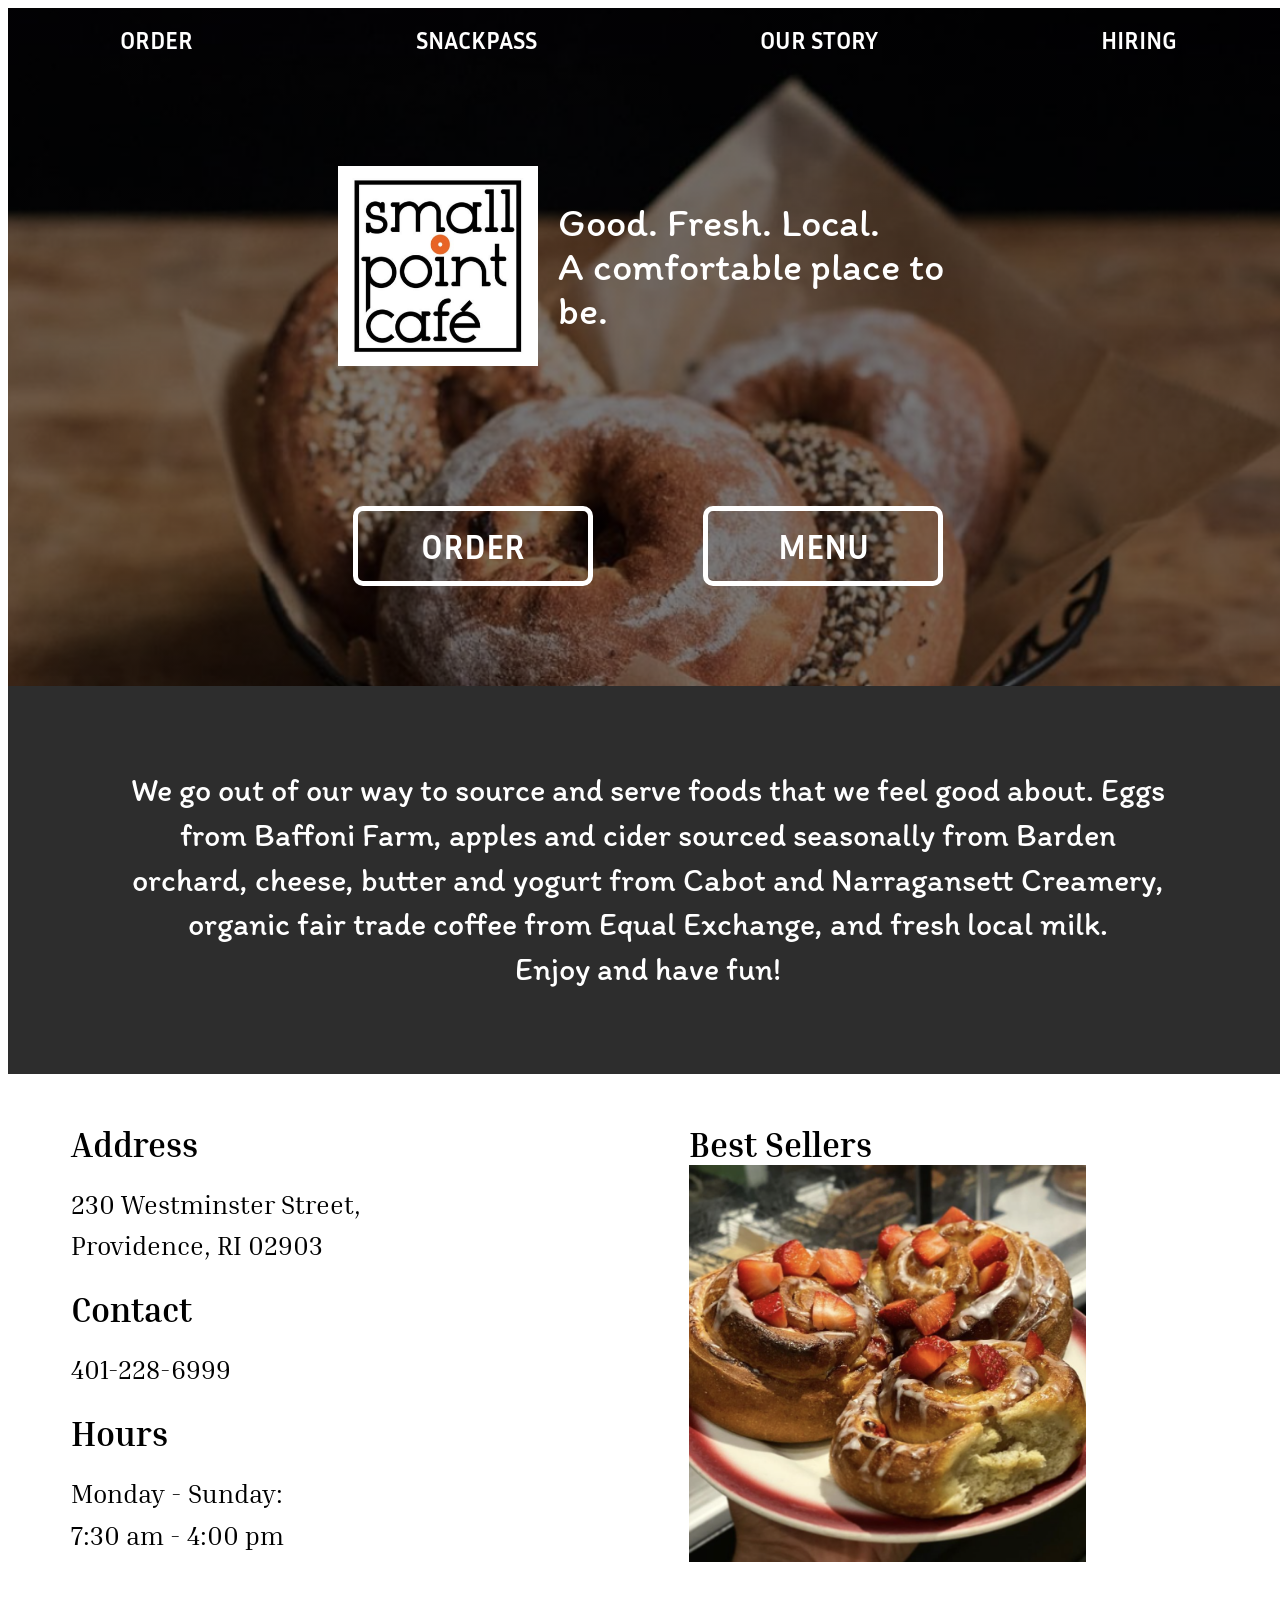
==== index.html @ b1d6aa80 "Rename Contact-us-page-1.html to index.html" ====
<!DOCTYPE html>
<html style="font-size: 16px;" lang="en">
<head>
    <meta name="viewport" content="width=device-width, initial-scale=1.0">
    <meta charset="utf-8">
    <!-- <link rel="stylesheet" href="nicepage.css" media="screen"> -->
    <link rel="stylesheet" href="Contact-us-page-1.css" media="screen">
    <link id="u-theme-google-font" rel="stylesheet" href="https://fonts.googleapis.com/css?family=Open+Sans:300,300i,400,400i,500,500i,600,600i,700,700i,800,800i|Palanquin+Dark:400,500,600,700">
    <link id="u-page-google-font" rel="stylesheet" href="https://fonts.googleapis.com/css?family=Inria+Sans:300,300i,400,400i,700,700i|Itim:400|Inria+Serif:300,300i,400,400i,700,700i">
    
</head>
  <body data-path-to-root="./" data-include-products="false" class="u-body u-xl-mode" data-lang="en">
    <div class="u-section-1" src="">
      <div class="u-list-1">
        <button type="button" class="u-btn-1">ORDER</button>
        <button type="button" class="u-btn-1">SNACKPASS</button>
        <button type="button" class="u-btn-1">OUR STORY</button>
        <button type="button" class="u-btn-1">HIRING</button>
      </div>
      <div class="u-list-2">
          <div class="u-container-layout-1">
            <img class="u-image-1" src="images/icon.png" alt="" data-image-width="300" data-image-height="300">
          </div>
          <div class="u-container-layout-2">
            <p class="u-text-1"> Good. Fresh. Local.<br>A comfortable place to <br>be. </p>
          </div>
      </div>
      <div class="u-list-3">
        <button type="button" class="u-btn-2">ORDER</button>
        <button type="button" class="u-btn-2">MENU</button>
      </div>
    </div>
    <div class="u-section-2">
      <p class="u-text-2"> We go out of our way to source and serve foods that we feel good about. Eggs from Baffoni Farm, apples and cider sourced seasonally from Barden orchard, cheese,&nbsp;butter and yogurt from Cabot and Narragansett Creamery, organic fair trade coffee from Equal Exchange, and fresh local milk​.<br>Enjoy and have fun!</p>
    </div>
    <div class="u-section-3">
      <div class="u-list-4">
        <div class="u-container-layout-2">
          <h4 class="u-text-3"> Address</h4>
          <p class="u-text-4"> 230 Westminster Street,<br>Providence, RI 02903&nbsp;</p>
          <h4 class="u-text-3"> Contact</h4>
          <p class="u-text-4"> 401-228-6999</p>
          <h4 class="u-text-3"> Ho​​urs</h4>
          <p class="u-text-4">Monday - Sunday:<br>7:30 am - 4:00 pm</p>
        </div>
        <div class="u-container-layout-2">
          <h4 class="u-text-3"> Best Se<span style="font-weight: 700;"></span>llers
          </h4>
          <img class="u-image-2" src="images/bread.png" alt="">
        </div>
      </div>
    </div>
    
  
  
</body></html>
---- Contact-us-page-1.css ----
.u-body {
  width: 100%;
  padding: 0;
}

.u-section-1 {
  background-image: linear-gradient(0deg, rgba(0,0,0,0.5), rgba(0,0,0,0.5)), url('images/bg.png');
  background-repeat: no-repeat;
  background-size: cover;
  width: 100%;
  float: left;
  clear: none;
}

.u-section-1 .u-list-1 {
  display: flex;
  justify-content: space-evenly;
}

.u-section-1 .u-btn-1 {
  font-family: "Inria Sans";
  font-weight: 700;
  font-size: 24px;
  margin: 6px auto 0;
  padding: 10px 60px 10px 60px;
  background-color: transparent;
  border-color: transparent;
  color: white;
}

.u-section-1 .u-list-2 {
  height: 400px;
  display: flex;
  justify-content: center;
  align-items: center;
}

.u-section-1 .u-container-layout-1 {
  width: 200px;
  height: 200px;
}

.u-section-1 .u-image-1 {
  width: 200px;
  height: 200px;
  margin: 0 auto;
}

.u-section-1 .u-container-layout-2 {
  margin: 0px 0px 0px 20px;
  width: fit-content;
  height: 200px;
}

.u-section-1 .u-text-1 {
  font-family: Itim;
  font-size: 40px;
  line-height: 44px;
  color: white;
  width: 400px;
  margin: 34px 0px;
}

@media screen and (max-width: 1000px) {
  .u-section-1 .u-list-2 {
    margin-top: 20px;
    flex-direction: column;
  }

  .u-section-1 .u-container-layout-1 {
    width: 150px;
    height: 150px;
  }

  .u-section-1 .u-image-1 {
    width: 150px;
    height: 150px;
  }

  .u-section-1 .u-text-1 {
    text-align: center;
  }

  .u-section-1 .u-btn-1 {
    padding: 10px 40px 10px 40px;
  }
}



.u-section-1 .u-btn-2 {
  border-radius: 10px;
  font-size: 34px;
  font-weight: 700;
  font-family: "Inria Sans";
  border-style: solid;
  margin: 0 auto;
  width: 240px;
  height: 80px;
  background-color: transparent;
  color: white;
  border-color: white;
  border-width: 5px;
}

.u-section-1 .u-list-3 {
  margin: auto;
  padding-top: 40px;
  padding-bottom: 100px;
  width: 700px;
  display: flex;
  justify-content: space-between;
}


.u-section-2 {
  background-color: #2D2D2D;
  float: left;
  clear: none;
  height: fit-content;
}


.u-section-2 .u-text-2 {
  text-align: center;
  padding-top: 50px;
  padding-bottom: 50px;
  font-family: Itim;
  font-size: 32px;
  line-height: 140%;
  background-color: transparent;
  padding-left: 120px;
  padding-right: 120px;
  color: white;
}

.u-section-3 {
  float: left;
  clear: none;
  height: fit-content;
}

.u-section-3 .u-list-4 {
  display: flex;
  justify-content: center;
  padding-top: 50px;
  padding-bottom: 50px;
}

.u-section-3 .u-container-layout-2 {
  padding-left: 4%;
  width: 45%;
  display: flex;
  flex-direction: column;
  justify-content: space-between;
}

.u-section-3 .u-text-3 {
  margin-bottom: 0;
  margin-top: 0;
  font-family: "Inria Serif";
  font-weight: 700;
  font-size: 34px;
}

.u-section-3 .u-text-4 {
  margin-top: 2px;
  margin-right: auto;
  margin-bottom: 6px;
  font-family: "Inria Serif";
  font-size: 26px;
  line-height: 160%;
}

.u-section-3 .u-image-2 {
  width: 70%;
}



/* @media (max-width: 1199px) {
   .u-section-1 {
    min-height: 678px;
  }

  .u-section-1 .u-list-1 {
    margin-right: initial;
    margin-left: initial;
    width: auto;
  }

  .u-section-1 .u-btn-1 {
    border-style: solid;
  }

  .u-section-1 .u-btn-2 {
    border-style: solid;
  }

  .u-section-1 .u-btn-3 {
    border-style: solid;
  }

  .u-section-1 .u-btn-4 {
    border-style: solid;
  }

  .u-section-1 .u-layout-wrap-1 {
    min-height: 302px;
    margin-left: calc(((100% - 940px) / 2)  + 50px);
  }

  .u-section-1 .u-text-1 {
    --animation-custom_in-translate_x: 300px;
    --animation-custom_in-translate_y: 0px;
    --animation-custom_in-opacity: 0;
    --animation-custom_in-rotate: 0deg;
    --animation-custom_in-scale: 0.3;
  }

  .u-section-1 .u-list-2 {
    margin-left: calc(((100% - 940px) / 2)  + 50px);
  }

  .u-section-1 .u-repeater-2 {
    min-height: 97px;
  }
}

@media (max-width: 991px) {
   .u-section-1 {
    min-height: 470px;
  }

  .u-section-1 .u-repeater-1 {
    grid-auto-columns: 50%;
    grid-template-columns: repeat(2, 50%);
    min-height: 400px;
  }

  .u-section-1 .u-layout-wrap-1 {
    width: 720px;
    min-height: 11px;
    margin-left: calc(((100% - 720px) / 2));
  }

  .u-section-1 .u-layout-cell-1 {
    min-height: 293px;
  }

  .u-section-1 .u-layout-cell-2 {
    min-height: 100px;
  }

  .u-section-1 .u-list-2 {
    width: 720px;
    margin-left: calc(((100% - 720px) / 2));
  }

  .u-section-1 .u-repeater-2 {
    grid-auto-columns: calc(100% - 0px);
    grid-template-columns: 100%;
  }
}

@media (max-width: 767px) {
   .u-section-1 {
    min-height: 850px;
  }

  .u-section-1 .u-repeater-1 {
    grid-auto-columns: 100%;
    grid-template-columns: 100%;
  }

  .u-section-1 .u-layout-wrap-1 {
    width: 540px;
    min-height: 245px;
    margin-left: calc(((100% - 540px) / 2));
  }

  .u-section-1 .u-layout-cell-1 {
    min-height: 573px;
  }

  .u-section-1 .u-list-2 {
    width: 540px;
    margin-left: calc(((100% - 540px) / 2));
  }

  .u-section-1 .u-repeater-2 {
    grid-auto-columns: 100%;
  }
}

@media (max-width: 575px) {
   .u-section-1 {
    min-height: 638px;
  }

  .u-section-1 .u-layout-wrap-1 {
    width: 340px;
    min-height: 50px;
    margin-left: calc(((100% - 340px) / 2));
  }

  .u-section-1 .u-layout-cell-1 {
    min-height: 361px;
  }

  .u-section-1 .u-list-2 {
    width: 340px;
    margin-left: calc(((100% - 340px) / 2));
  }
} 

@media (max-width: 1199px) {
  .u-section-2 .u-text-1 {
    margin-right: 0;
    margin-left: 0;
  }
}.u-section-3 .u-sheet-1 {
  min-height: 662px;
}

.u-section-3 .u-layout-wrap-1 {
  margin-top: 23px;
  margin-bottom: 23px;
}

.u-section-3 .u-layout-cell-1 {
  min-height: 512px;
}

.u-section-3 .u-container-layout-1 {
  padding: 30px;
}

.u-section-3 .u-text-1 {
  margin-bottom: 0;
  margin-top: 0;
  font-family: "Inria Serif";
  font-weight: 700;
  font-size: 2.5rem;
}

.u-section-3 .u-text-2 {
  margin-left: 0;
  margin-right: auto;
  margin-bottom: 0;
  font-family: "Inria Serif";
  font-size: 2rem;
}

.u-section-3 .u-text-3 {
  margin-left: 0;
  margin-right: auto;
  margin-bottom: 0;
  font-family: "Inria Serif";
  font-size: 2.5rem;
  font-weight: 700;
}

.u-section-3 .u-text-4 {
  margin-left: 0;
  margin-right: auto;
  margin-bottom: 0;
  font-family: "Inria Serif";
  font-size: 2rem;
}

.u-section-3 .u-text-5 {
  margin-left: 0;
  margin-right: auto;
  margin-bottom: 0;
  font-family: "Inria Serif";
  font-weight: 700;
  font-size: 2.5rem;
}

.u-section-3 .u-text-6 {
  font-family: "Inria Serif";
  font-size: 2rem;
  margin: 20px 0 0;
}

.u-section-3 .u-layout-cell-2 {
  min-height: 560px;
}

.u-section-3 .u-container-layout-2 {
  padding: 30px;
}

.u-section-3 .u-text-7 {
  margin-bottom: 0;
  margin-top: 0;
  font-family: "Inria Serif";
  font-size: 2.5rem;
  font-weight: 700;
}

.u-section-3 .u-image-1 {
  width: 421px;
  height: 421px;
  margin: 31px auto 0 0;
} */

/* @media (max-width: 1199px) {
  .u-section-3 .u-sheet-1 {
    min-height: 368px;
  }

  .u-section-3 .u-layout-cell-1 {
    min-height: 422px;
  }

  .u-section-3 .u-text-7 {
    margin-top: 39px;
  }

  .u-section-3 .u-image-1 {
    width: 410px;
    height: 410px;
  }
}

@media (max-width: 991px) {
  .u-section-3 .u-sheet-1 {
    min-height: 46px;
  }

  .u-section-3 .u-layout-cell-1 {
    min-height: 100px;
  }

  .u-section-3 .u-layout-cell-2 {
    min-height: 662px;
  }

  .u-section-3 .u-image-1 {
    width: 300px;
    height: 300px;
  }
}

@media (max-width: 767px) {
  .u-section-3 .u-sheet-1 {
    min-height: 146px;
  }

  .u-section-3 .u-container-layout-1 {
    padding-left: 10px;
    padding-right: 10px;
  }

  .u-section-3 .u-layout-cell-2 {
    min-height: 399px;
  }

  .u-section-3 .u-container-layout-2 {
    padding-left: 10px;
    padding-right: 10px;
  }
} */
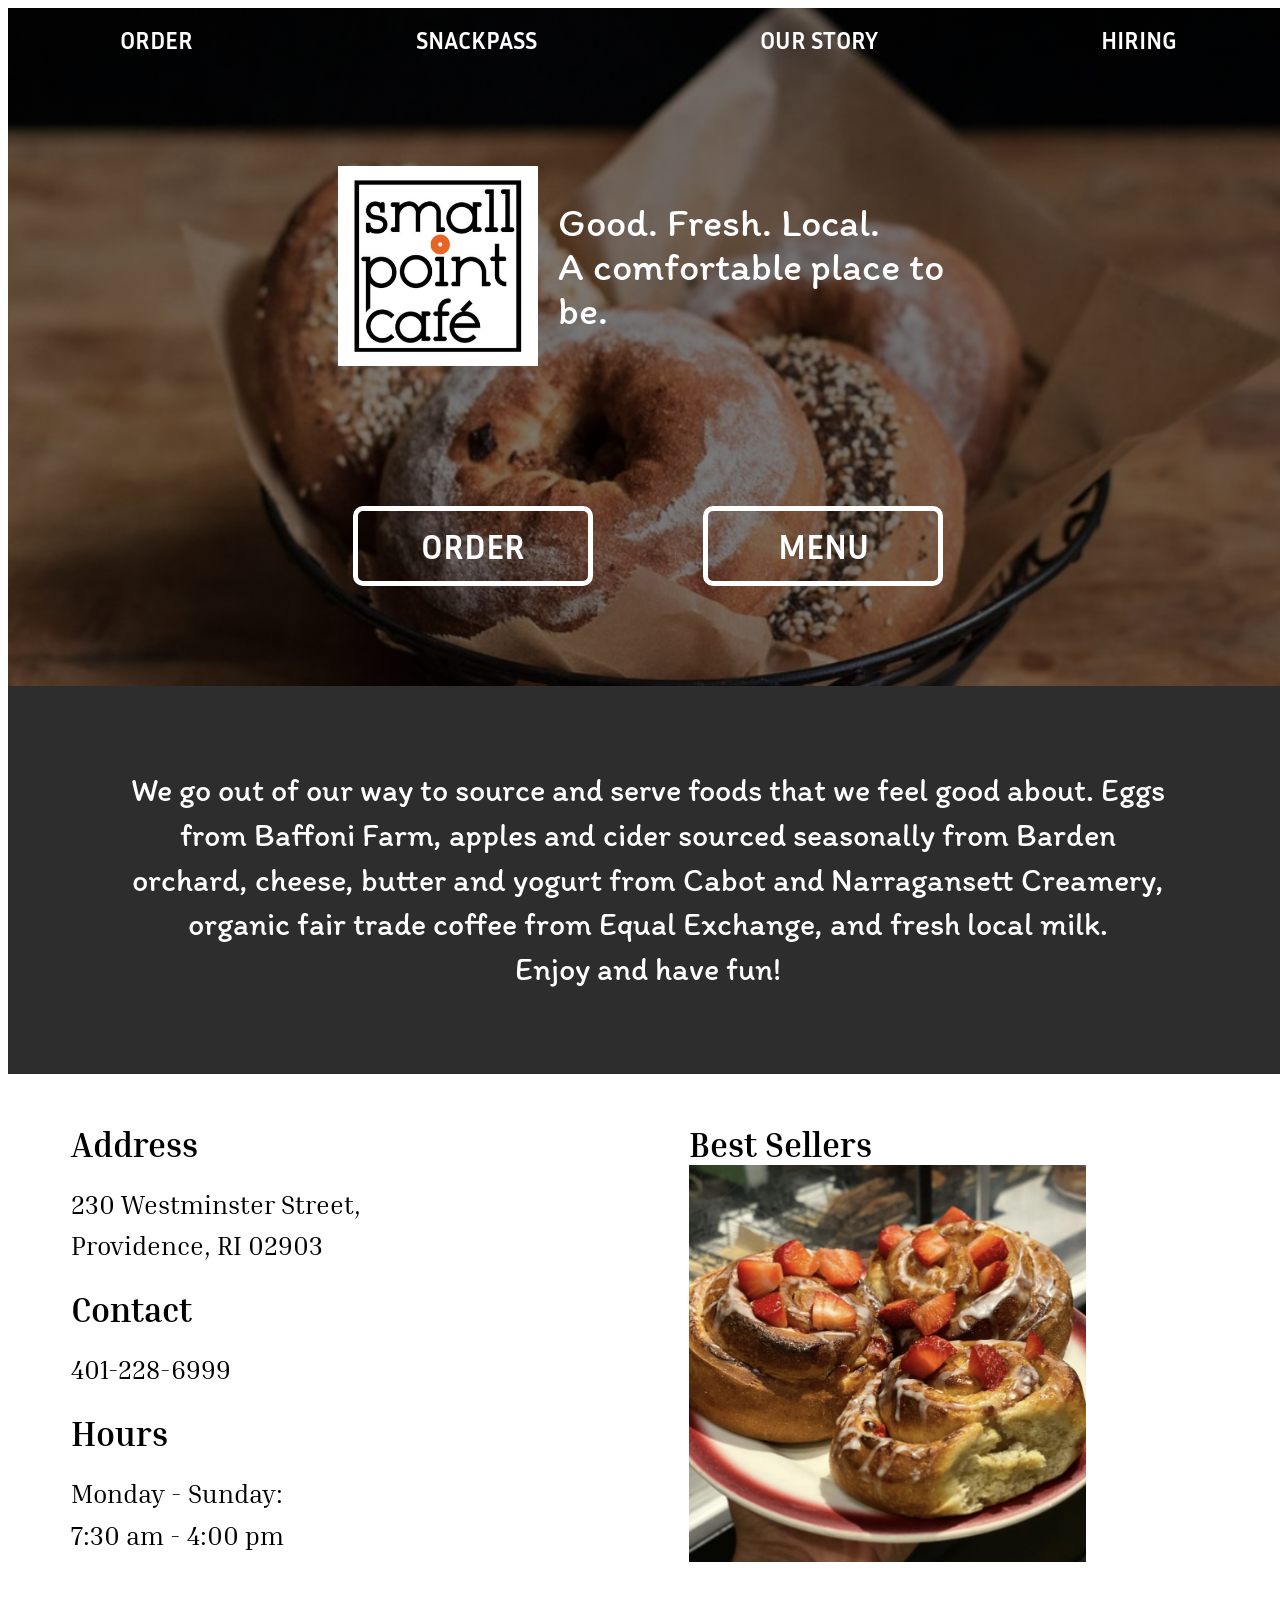
==== commit 1aea3c27: "feat: mobile" ====
--- a/index.html
+++ b/index.html
@@ -53,4 +53,4 @@
     
   
   
-</body></html>
+</body></html>
--- a/Contact-us-page-1.css
+++ b/Contact-us-page-1.css
@@ -7,6 +7,7 @@
   background-image: linear-gradient(0deg, rgba(0,0,0,0.5), rgba(0,0,0,0.5)), url('images/bg.png');
   background-repeat: no-repeat;
   background-size: cover;
+  background-position: center;
   width: 100%;
   float: left;
   clear: none;
@@ -86,7 +87,20 @@
   }
 }
 
-
+@media screen and (max-width: 800px) {
+  .u-section-1 {
+    height: 650px;
+  }
+
+  .u-section-1 .u-text-1 {
+    display: none;
+  }
+
+  .u-section-1 .u-list-2 {
+    margin-top: 60px;
+    height: 200px;
+  }
+}
 
 .u-section-1 .u-btn-2 {
   border-radius: 10px;
@@ -112,6 +126,22 @@
   justify-content: space-between;
 }
 
+@media screen and (max-width: 800px) {
+  .u-section-1 .u-btn-2 {
+    width: 200px;
+    height: 60px;
+    font-size: 30px;
+    border-width: 4px;
+  }
+  .u-section-1 .u-list-3 {
+    flex-direction: column;
+    width: auto;
+    height: 260px;
+    padding-top: 0;
+    padding-bottom: 0;
+    justify-content: space-evenly;
+  }
+}
 
 .u-section-2 {
   background-color: #2D2D2D;
@@ -134,6 +164,13 @@
   color: white;
 }
 
+@media screen and (max-width: 800px) {
+  .u-section-2 .u-text-2 {
+    padding: 30px;
+    font-size: 26px;
+  }
+}
+
 .u-section-3 {
   float: left;
   clear: none;
@@ -176,6 +213,34 @@
   width: 70%;
 }
 
+@media screen and (max-width: 800px) {
+  .u-section-3 .u-list-4 {
+    flex-direction: column;
+    align-content: center;
+  }
+
+  .u-section-3 .u-container-layout-2 {
+    width: 100%;
+    padding: 0px;
+    align-content: center;
+  }
+
+  .u-section-3 .u-text-3 {
+    text-align: center;
+    font-size: 30px;
+  }
+
+  .u-section-3 .u-text-4 {
+    text-align: center;
+    margin-left: auto;
+    font-size: 22px;
+  }
+
+  .u-section-3 .u-image-2 {
+    margin: 0 auto;
+  }
+}
+
 
 
 /* @media (max-width: 1199px) {
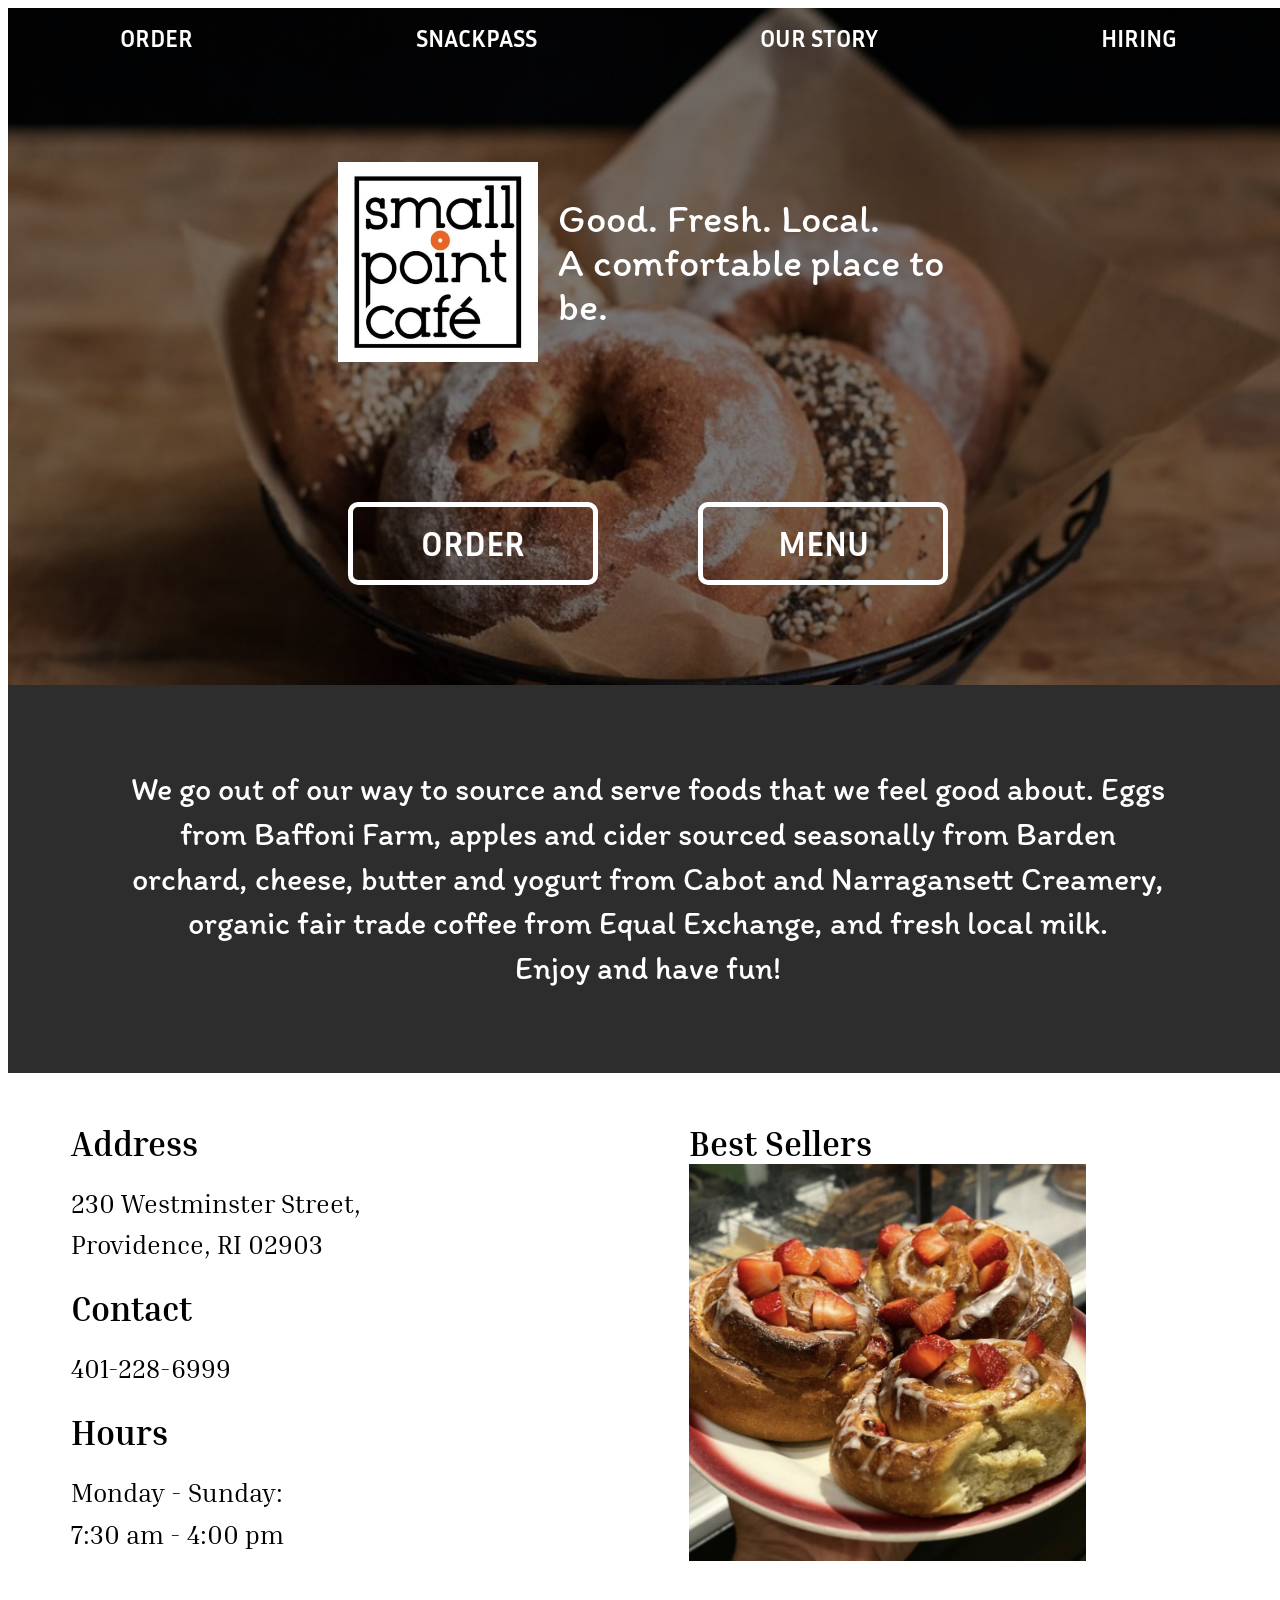
==== commit b69fcfba: "feat: mobile" ====
--- a/index.html
+++ b/index.html
@@ -10,24 +10,36 @@
     
 </head>
   <body data-path-to-root="./" data-include-products="false" class="u-body u-xl-mode" data-lang="en">
+
+    <div id="myNav" class="overlay">
+      <a href="javascript:void(0)" class="closebtn" onclick="closeNav()">&times;</a>
+      <div class="overlay-content">
+        <a href="https://small-point-cafe.square.site/">ORDER</a>
+        <a href="https://order.snackpass.co/Small-Point-Cafe-5f9c67a382fa6b00be975074">SNACKPASS</a>
+        <a href="https://www.smallpointcafe.com/about">OUR STORY</a>
+        <a href="https://www.smallpointcafe.com/hiring">HIRING</a>
+      </div>
+    </div>
+
     <div class="u-section-1" src="">
+      <span class="u-btn-3" style="cursor:pointer" onclick="openNav()">&#9776;</span>
       <div class="u-list-1">
-        <button type="button" class="u-btn-1">ORDER</button>
-        <button type="button" class="u-btn-1">SNACKPASS</button>
-        <button type="button" class="u-btn-1">OUR STORY</button>
-        <button type="button" class="u-btn-1">HIRING</button>
+        <a href="https://small-point-cafe.square.site/" class="u-btn-1">ORDER</a>
+        <a href="https://order.snackpass.co/Small-Point-Cafe-5f9c67a382fa6b00be975074" class="u-btn-1">SNACKPASS</a>
+        <a href="https://www.smallpointcafe.com/about" class="u-btn-1">OUR STORY</a>
+        <a href="https://www.smallpointcafe.com/hiring" class="u-btn-1">HIRING</a>
       </div>
       <div class="u-list-2">
           <div class="u-container-layout-1">
-            <img class="u-image-1" src="images/icon.png" alt="" data-image-width="300" data-image-height="300">
+            <img class="u-image-1" src="images/icon.png" alt="Small Point Cafe's icon" data-image-width="300" data-image-height="300">
           </div>
           <div class="u-container-layout-2">
             <p class="u-text-1"> Good. Fresh. Local.<br>A comfortable place to <br>be. </p>
           </div>
       </div>
       <div class="u-list-3">
-        <button type="button" class="u-btn-2">ORDER</button>
-        <button type="button" class="u-btn-2">MENU</button>
+        <a href="https://www.grubhub.com/restaurant/small-point-cafe-230-westminster-st-providence/2466752" class="u-btn-2">ORDER</a>
+        <a href="https://small-point-cafe.square.site/" class="u-btn-2">MENU</a>
       </div>
     </div>
     <div class="u-section-2">
@@ -46,11 +58,19 @@
         <div class="u-container-layout-2">
           <h4 class="u-text-3"> Best Se<span style="font-weight: 700;"></span>llers
           </h4>
-          <img class="u-image-2" src="images/bread.png" alt="">
+          <img class="u-image-2" src="images/bread.png" alt="Strawberry frosted rolls">
         </div>
       </div>
     </div>
     
+  <script>
+    function openNav() {
+      document.getElementById("myNav").style.width = "100%";
+    }
+      
+    function closeNav() {
+      document.getElementById("myNav").style.width = "0%";
+    }
+  </script>
   
-  
-</body></html>+</body></html>
--- a/Contact-us-page-1.css
+++ b/Contact-us-page-1.css
@@ -27,6 +27,7 @@
   background-color: transparent;
   border-color: transparent;
   color: white;
+  text-decoration: none;
 }
 
 .u-section-1 .u-list-2 {
@@ -85,6 +86,7 @@
   .u-section-1 .u-btn-1 {
     padding: 10px 40px 10px 40px;
   }
+
 }
 
 @media screen and (max-width: 800px) {
@@ -110,11 +112,15 @@
   border-style: solid;
   margin: 0 auto;
   width: 240px;
-  height: 80px;
+  height: auto;
+  padding-top: 16px;
+  padding-bottom: 16px;
   background-color: transparent;
   color: white;
   border-color: white;
   border-width: 5px;
+  text-align: center;
+  text-decoration: none;
 }
 
 .u-section-1 .u-list-3 {
@@ -127,12 +133,19 @@
 }
 
 @media screen and (max-width: 800px) {
+  .u-section-1 .u-list-1 {
+    display: none;
+  }
+
   .u-section-1 .u-btn-2 {
     width: 200px;
-    height: 60px;
+    height: auto;
     font-size: 30px;
     border-width: 4px;
-  }
+    padding-top: 14px;
+    padding-bottom: 14px;
+  }
+
   .u-section-1 .u-list-3 {
     flex-direction: column;
     width: auto;
@@ -141,6 +154,63 @@
     padding-bottom: 0;
     justify-content: space-evenly;
   }
+}
+
+@media screen and (min-width: 800px) {
+  .u-section-1 .u-btn-3 {
+    display: none;
+  }
+}
+
+.u-section-1 .u-btn-3 {
+  font-size: 40px;
+  color: white;
+  font-weight: 700;
+  border-color: transparent;
+  margin: 60px 20px;
+}
+
+.overlay {
+  height: 100%;
+  width: 0;
+  position: fixed;
+  z-index: 1;
+  top: 0;
+  left: 0;
+  background-color: rgb(0,0,0);
+  background-color: rgba(0,0,0, 0.9);
+  overflow-x: hidden;
+  transition: 0.5s;
+}
+
+.overlay-content {
+  position: relative;
+  top: 25%;
+  width: 100%;
+  text-align: center;
+  margin-top: 30px;
+}
+
+.overlay a {
+  padding: 8px;
+  text-decoration: none;
+  font-size: 36px;
+  color: #818181;
+  display: block;
+  transition: 0.3s;
+  font-family: "Inria Sans";
+  font-weight: 700;
+}
+
+.overlay a:hover, .overlay a:focus {
+  color: #f1f1f1;
+}
+
+.overlay .closebtn {
+  position: absolute;
+  top: 20px;
+  right: 45px;
+  font-size: 60px;
 }
 
 .u-section-2 {
@@ -214,6 +284,7 @@
 }
 
 @media screen and (max-width: 800px) {
+
   .u-section-3 .u-list-4 {
     flex-direction: column;
     align-content: center;
@@ -239,6 +310,7 @@
   .u-section-3 .u-image-2 {
     margin: 0 auto;
   }
+
 }
 
 
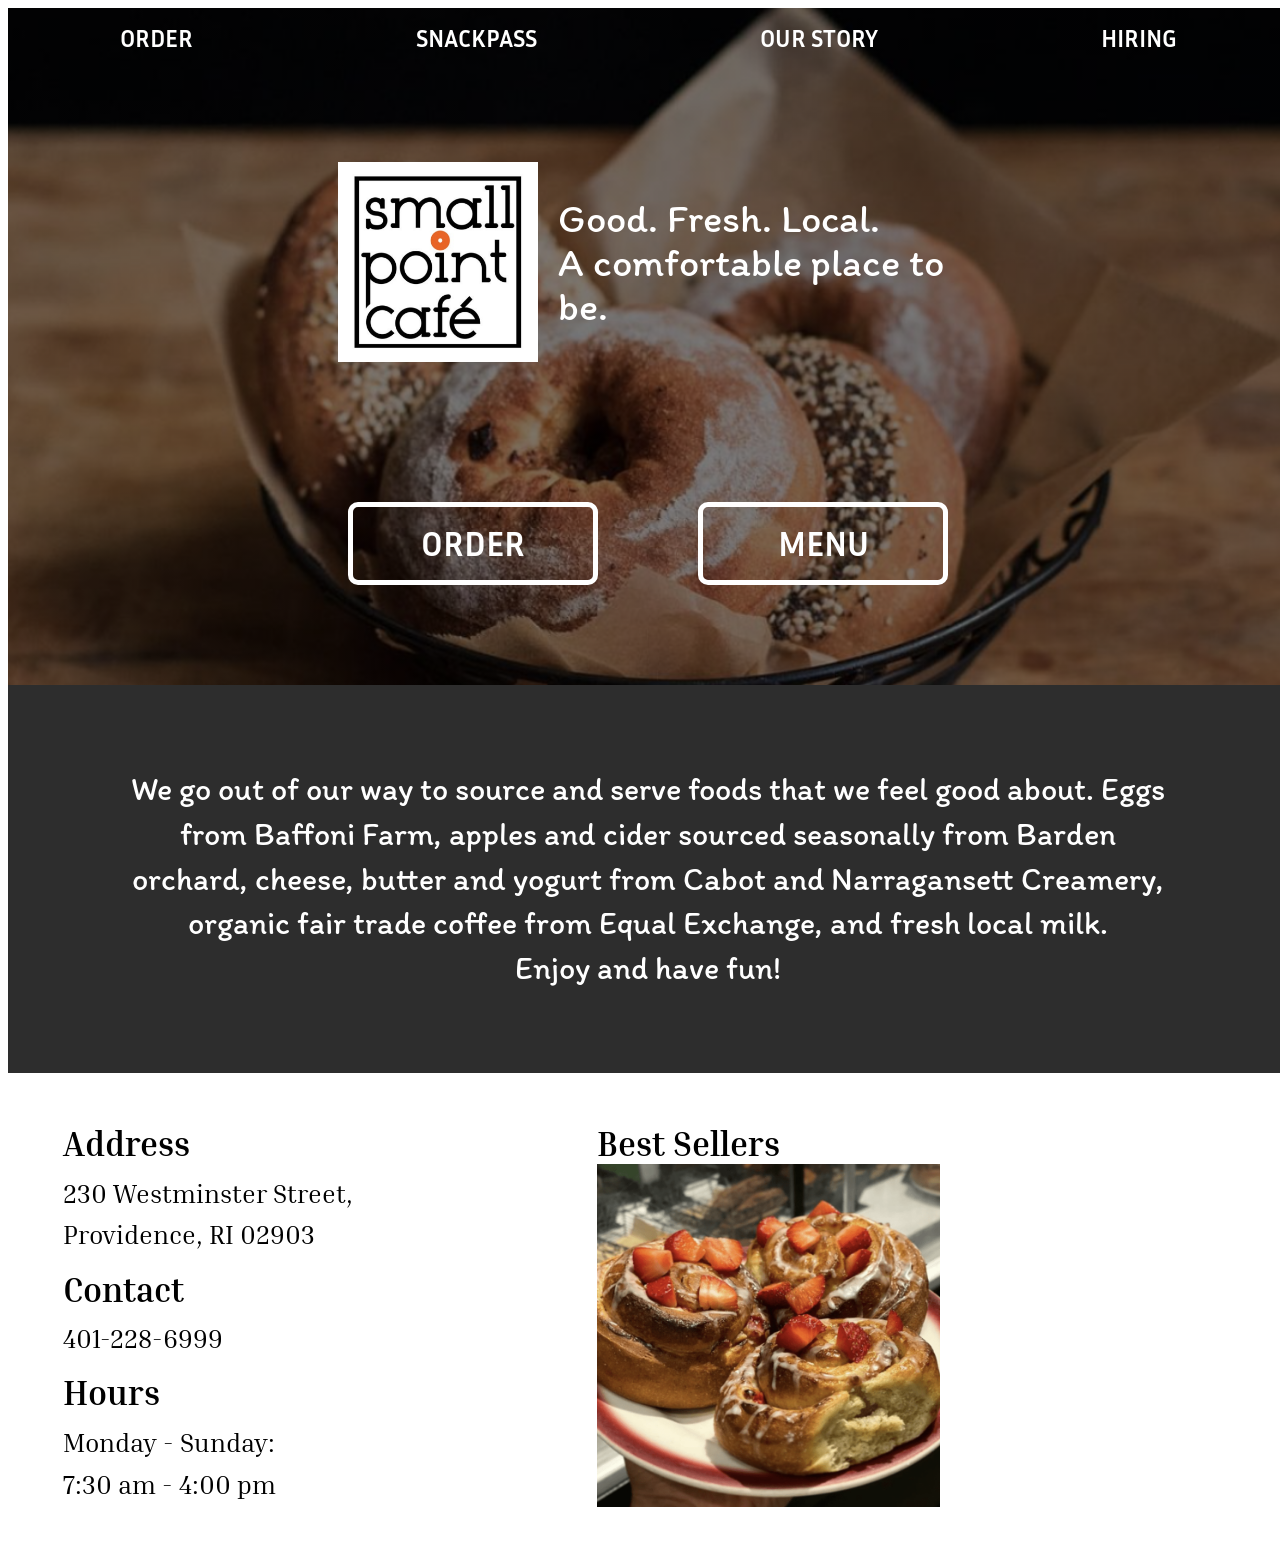
==== commit edbfb066: "feat: add images" ====
--- a/index.html
+++ b/index.html
@@ -9,7 +9,7 @@
     <link id="u-page-google-font" rel="stylesheet" href="https://fonts.googleapis.com/css?family=Inria+Sans:300,300i,400,400i,700,700i|Itim:400|Inria+Serif:300,300i,400,400i,700,700i">
     
 </head>
-  <body data-path-to-root="./" data-include-products="false" class="u-body u-xl-mode" data-lang="en">
+  <body data-path-to-root="./" data-include-products="false" class="u-body u-xl-mode" data-lang="en" onload="startTimer()">
 
     <div id="myNav" class="overlay">
       <a href="javascript:void(0)" class="closebtn" onclick="closeNav()">&times;</a>
@@ -58,7 +58,10 @@
         <div class="u-container-layout-2">
           <h4 class="u-text-3"> Best Se<span style="font-weight: 700;"></span>llers
           </h4>
-          <img class="u-image-2" src="images/bread.png" alt="Strawberry frosted rolls">
+          <div class="u-container-layout-3">
+            <img class="u-image-2" src="images/item1.png" alt="Strawberry frosted rolls" id="img">
+            <div class="u-image-2-title" id="title">Strawberry Frosted Rolls</div>
+          </div>
         </div>
       </div>
     </div>
@@ -71,6 +74,28 @@
     function closeNav() {
       document.getElementById("myNav").style.width = "0%";
     }
+
+    var images = [], x = -1;
+    images[0] = "images/item1.png";
+    images[1] = "images/item2.png";
+    images[2] = "images/item3.png"
+    
+    var titles = []
+    titles[0] = "Strawberry Frosted Rolls"
+    titles[1] = "Focaccia Sandwiches"
+    titles[2] = "Hot Chocolate Scones"
+
+    function displayNextImage() {
+      x = (x === images.length - 1) ? 0 : x + 1;
+      document.getElementById("img").src = images[x];
+      document.getElementById("title").textContent = titles[x];
+    }
+
+    function startTimer() {
+      setInterval(displayNextImage, 3000);
+    }
+
+    
   </script>
   
 </body></html>
--- a/Contact-us-page-1.css
+++ b/Contact-us-page-1.css
@@ -279,12 +279,37 @@
   line-height: 160%;
 }
 
+.u-section-3 .u-container-layout-3 {
+  width: 70%;
+  position: relative;
+}
+
 .u-section-3 .u-image-2 {
-  width: 70%;
+  width: 100%;
+}
+
+.u-section-3 .u-image-2-title {
+  position: absolute; 
+  bottom: 4px; 
+  background: rgb(0, 0, 0);
+  background: rgba(0, 0, 0, 0.5); /* Black see-through */
+  color: #f1f1f1; 
+  width: 100%;
+  transition: .5s ease;
+  opacity:0;
+  color: white;
+  font-size: 32px;
+  text-align: center;
+  font-family: "Inria Sans";
+  padding-top: 10px;
+  padding-bottom: 10px;
+}
+
+.u-container-layout-3:hover .u-image-2-title {
+  opacity: 0.8;
 }
 
 @media screen and (max-width: 800px) {
-
   .u-section-3 .u-list-4 {
     flex-direction: column;
     align-content: center;
@@ -307,7 +332,7 @@
     font-size: 22px;
   }
 
-  .u-section-3 .u-image-2 {
+  .u-section-3 .u-container-layout-3 {
     margin: 0 auto;
   }
 
